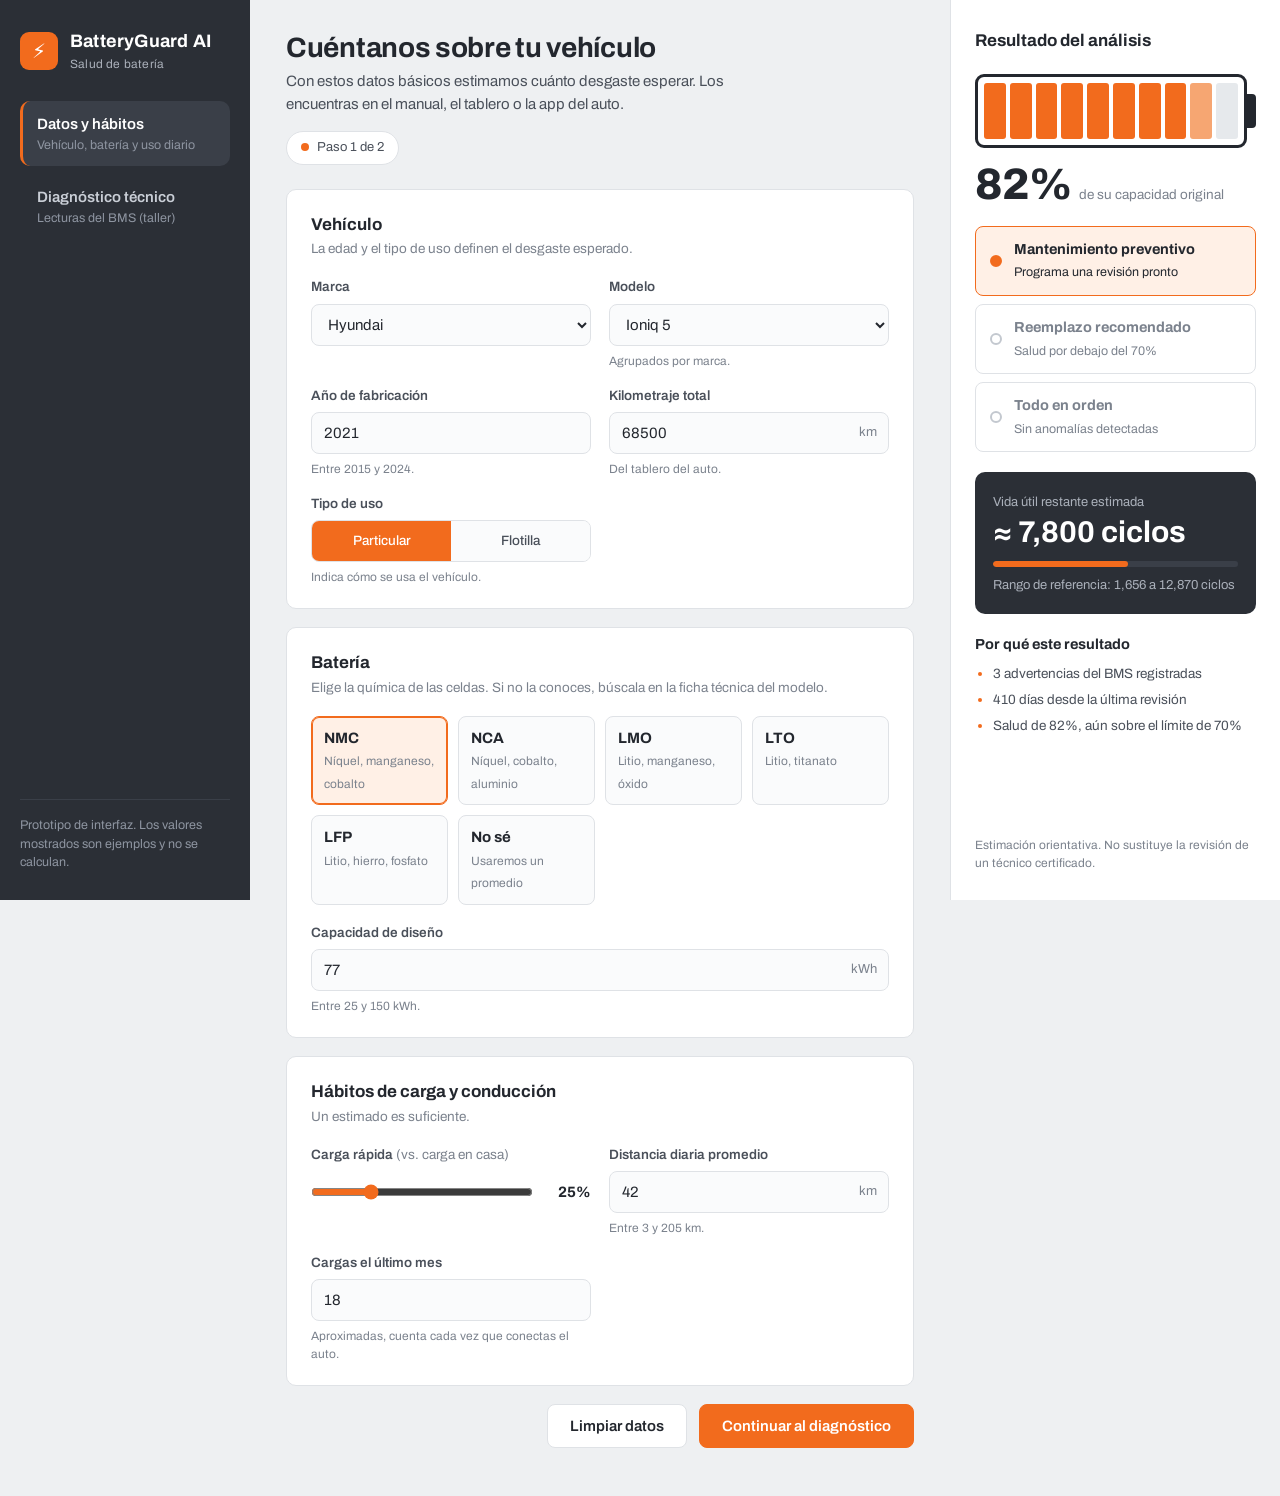
==== index.html @ d736b5c5 "dashboard renombrado" ====
<!DOCTYPE html>
<html lang="es">
<head>
<meta charset="UTF-8">
<meta name="viewport" content="width=device-width, initial-scale=1">
<title>BatteryGuard AI · Salud de batería</title>
<link rel="preconnect" href="https://fonts.googleapis.com">
<link rel="preconnect" href="https://fonts.gstatic.com" crossorigin>
<link href="https://fonts.googleapis.com/css2?family=Archivo:wght@400;500;600;700;800&display=swap" rel="stylesheet">
<link rel="stylesheet" href="Style/style.css">
</head>
<body>
 
<!-- Selectores de pantalla (cambian la vista solo con CSS) -->
<input type="radio" name="vista" id="v1" class="vh" checked>
<input type="radio" name="vista" id="v2" class="vh">
 
<div class="app">
 
  <!-- ===== Barra lateral ===== -->
  <aside class="side">
    <div class="brand"><div class="bolt">⚡</div><div>BatteryGuard AI<small>Salud de batería</small></div></div>
    <nav class="nav" aria-label="Pantallas">
      <label for="v1"><b>Datos y hábitos</b><span>Vehículo, batería y uso diario</span></label>
      <label for="v2"><b>Diagnóstico técnico</b><span>Lecturas del BMS (taller)</span></label>
    </nav>
    <p class="note">Prototipo de interfaz. Los valores mostrados son ejemplos y no se calculan.</p>
  </aside>
 
  <!-- ===== Contenido ===== -->
  <main class="main">
 
    <!-- PANTALLA 1 -->
    <section class="view" id="view1">
      <header class="top">
        <div>
          <h1>Cuéntanos sobre tu vehículo</h1>
          <p>Con estos datos básicos estimamos cuánto desgaste esperar. Los encuentras en el manual, el tablero o la app del auto.</p>
        </div>
        <span class="pill"><i></i>Paso 1 de 2</span>
      </header>
 
      <div class="card">
        <h2>Vehículo</h2>
        <p class="sub">La edad y el tipo de uso definen el desgaste esperado.</p>
        <div class="grid">
          <div class="f"><label for="marca">Marca</label>
            <select id="marca"><option>Ford</option><option>GM</option><option>Honda</option><option selected>Hyundai</option></select></div>
          <div class="f"><label for="modelo">Modelo</label>
            <select id="modelo">
              <optgroup label="Ford"><option>Mustang Mach-E</option><option>F-150 Lightning</option><option>E-Transit</option></optgroup>
              <optgroup label="GM"><option>Chevrolet Bolt</option><option>Equinox EV</option><option>Cadillac Lyriq</option></optgroup>
              <optgroup label="Honda"><option>Prologue</option><option>Honda e</option></optgroup>
              <optgroup label="Hyundai"><option selected>Ioniq 5</option><option>Ioniq 6</option><option>Kona Electric</option></optgroup>
            </select><small>Agrupados por marca.</small></div>
          <div class="f"><label for="anio">Año de fabricación</label><input id="anio" type="number" min="2015" max="2024" value="2021"><small>Entre 2015 y 2024.</small></div>
          <div class="f"><label for="odo">Kilometraje total</label>
            <div class="unit"><input id="odo" type="number" min="500" max="450000" value="68500"><span>km</span></div><small>Del tablero del auto.</small></div>
          <div class="f"><span class="l">Tipo de uso</span>
            <div class="seg"><label><input type="radio" name="uso" checked>Particular</label><label><input type="radio" name="uso">Flotilla</label></div>
            <small>Indica cómo se usa el vehículo.</small></div>
        </div>
      </div>
 
      <div class="card">
        <h2>Batería</h2>
        <p class="sub">Elige la química de las celdas. Si no la conoces, búscala en la ficha técnica del modelo.</p>
        <div class="chems" role="radiogroup" aria-label="Química de la batería">
          <label><input type="radio" name="quim" checked><b>NMC</b><small>Níquel, manganeso, cobalto</small></label>
          <label><input type="radio" name="quim"><b>NCA</b><small>Níquel, cobalto, aluminio</small></label>
          <label><input type="radio" name="quim"><b>LMO</b><small>Litio, manganeso, óxido</small></label>
          <label><input type="radio" name="quim"><b>LTO</b><small>Litio, titanato</small></label>
          <label><input type="radio" name="quim"><b>LFP</b><small>Litio, hierro, fosfato</small></label>
          <label><input type="radio" name="quim"><b>No sé</b><small>Usaremos un promedio</small></label>
        </div>
        <div class="grid" style="margin-top:18px">
          <div class="f"><label for="cap">Capacidad de diseño</label>
            <div class="unit"><input id="cap" type="number" min="25" max="150" value="77"><span>kWh</span></div><small>Entre 25 y 150 kWh.</small></div>
        </div>
      </div>
 
      <div class="card">
        <h2>Hábitos de carga y conducción</h2>
        <p class="sub">Un estimado es suficiente.</p>
        <div class="grid">
          <div class="f"><span class="l">Carga rápida <em>(vs. carga en casa)</em></span>
            <div class="range"><input type="range" min="0" max="100" value="25" aria-label="Porcentaje de carga rápida"><b>25%</b></div></div>
          <div class="f"><label for="dist">Distancia diaria promedio</label>
            <div class="unit"><input id="dist" type="number" min="3" max="205" value="42"><span>km</span></div><small>Entre 3 y 205 km.</small></div>
          <div class="f"><label for="ciclos">Cargas el último mes</label>
            <input id="ciclos" type="number" value="18"><small>Aproximadas, cuenta cada vez que conectas el auto.</small></div>
        </div>
      </div>
 
      <div class="actions">
        <button class="btn" type="button">Limpiar datos</button>
        <label class="btn pr" for="v2" style="display:grid;place-items:center;cursor:pointer">Continuar al diagnóstico</label>
      </div>
    </section>
 
    <!-- PANTALLA 2 -->
    <section class="view" id="view2">
      <header class="top">
        <div>
          <h1>Lecturas del BMS</h1>
          <p>Ingresa los valores que muestra el escáner OBD2 o el sistema de gestión de la batería durante la revisión.</p>
        </div>
        <span class="pill"><i></i>Paso 2 de 2</span>
      </header>
 
      <div class="meters" aria-label="Resumen de lecturas">
        <div class="meter"><span>Salud (SOH)</span><b>82<small>%</small></b><div class="bar or"><i style="width:82%"></i></div></div>
        <div class="meter"><span>Carga actual (SOC)</span><b>64<small>%</small></b><div class="bar"><i style="width:64%"></i></div></div>
        <div class="meter"><span>Voltaje del paquete</span><b>361<small>V</small></b><div class="bar"><i style="width:78%"></i></div></div>
        <div class="meter"><span>Temp. máxima</span><b>41<small>°C</small></b><div class="bar or"><i style="width:68%"></i></div></div>
      </div>
 
      <div class="card">
        <h2>Salud y rendimiento</h2>
        <p class="sub">Indicadores directos del estado de la batería.</p>
        <div class="grid">
          <div class="f"><label for="soh">Salud de la batería (SOH)</label><div class="unit"><input id="soh" type="number" min="40" max="100" value="82"><span>%</span></div><small>Menos de 70% indica riesgo alto.</small></div>
          <div class="f"><label for="soc">Estado de carga (SOC)</label><div class="unit"><input id="soc" type="number" value="64"><span>%</span></div></div>
          <div class="f"><label for="cyc">Ciclos registrados</label><input id="cyc" type="number" value="1120"></div>
        </div>
      </div>
 
      <div class="card">
        <h2>Mediciones eléctricas y térmicas</h2>
        <p class="sub">Lecturas instantáneas, tomadas con el auto en reposo.</p>
        <div class="grid">
          <div class="f"><label for="pv">Voltaje del paquete</label><div class="unit"><input id="pv" type="number" min="220" max="400" value="361"><span>V</span></div><small>Entre 220 y 400 V.</small></div>
          <div class="f"><label for="cv">Voltaje promedio por celda</label><div class="unit"><input id="cv" type="number" step="0.01" min="3" max="4.2" value="3.76"><span>V</span></div><small>Escríbelo en voltios, por ejemplo 3.76.</small></div>
          <div class="f"><label for="ir">Resistencia interna</label><div class="unit"><!-- Unidad pendiente: el dataset mezcla escalas en internal_resistance -->
            <input id="ir" type="number" value="406"><span>mΩ</span></div></div>
          <div class="f"><label for="ta">Temp. promedio de celdas</label><div class="unit"><input id="ta" type="number" value="33"><span>°C</span></div></div>
          <div class="f"><label for="tm">Temp. máxima de celdas</label><div class="unit"><input id="tm" type="number" value="41"><span>°C</span></div></div>
        </div>
      </div>
 
      <div class="card">
        <h2>Alertas y mantenimiento</h2>
        <p class="sub">Diferencias entre celdas y fallas registradas.</p>
        <div class="grid">
          <div class="f"><label for="vi">Desbalance de voltaje</label><div class="unit"><!-- Unidad pendiente: confirmar en el dataset (voltage_imbalance) -->
            <input id="vi" type="number" min="0" value="25"><span>mV</span></div><small>Diferencia entre la celda más alta y la más baja.</small></div>
          <div class="f"><label for="tv">Variación de temperatura</label><div class="unit"><input id="tv" type="number" value="6"><span>°C</span></div></div>
          <div class="f"><label for="wc">Advertencias del BMS</label><input id="wc" type="number" min="0" max="10" value="3"><small>Con 3 o más, el riesgo sube de forma notable.</small></div>
          <div class="f"><label for="ls">Último mantenimiento</label><div class="unit"><input id="ls" type="number" min="0" max="1500" value="410"><span>días</span></div></div>
        </div>
        <div class="flag" role="note">⚠ Hay 3 advertencias del BMS registradas. Conviene programar una revisión.</div>
      </div>
 
      <div class="actions">
        <label class="btn" for="v1" style="display:grid;place-items:center;cursor:pointer">Volver a datos</label>
        <button class="btn pr" type="button">Analizar batería</button>
      </div>
    </section>
  </main>
 
  <!-- ===== Resultado (ejemplo) ===== -->
  <aside class="res" aria-label="Resultado del análisis">
    <h2>Resultado del análisis</h2>
 
    <div>
      <div class="battery" aria-hidden="true">
        <div class="cells"><i class="on"></i><i class="on"></i><i class="on"></i><i class="on"></i><i class="on"></i><i class="on"></i><i class="on"></i><i class="on"></i><i class="warn"></i><i></i></div>
        <div class="tip"></div>
      </div>
      <div class="soh" style="margin-top:14px"><b>82%</b><span>de su capacidad original</span></div>
    </div>
 
    <div class="verdicts">
      <div class="vd act"><span class="dot"></span><div><b>Mantenimiento preventivo</b><small>Programa una revisión pronto</small></div></div>
      <div class="vd"><span class="dot"></span><div><b>Reemplazo recomendado</b><small>Salud por debajo del 70%</small></div></div>
      <div class="vd"><span class="dot"></span><div><b>Todo en orden</b><small>Sin anomalías detectadas</small></div></div>
    </div>
 
    <div class="life">
      <small>Vida útil restante estimada</small>
      <b>≈ 7,800 ciclos</b>
      <div class="bar"><i style="width:55%"></i></div>
      <small>Rango de referencia: 1,656 a 12,870 ciclos</small>
    </div>
 
    <div>
      <h2 style="font-size:14.5px;margin-bottom:8px">Por qué este resultado</h2>
      <ul class="why">
        <li>3 advertencias del BMS registradas</li>
        <li>410 días desde la última revisión</li>
        <li>Salud de 82%, aún sobre el límite de 70%</li>
      </ul>
    </div>
 
    <p class="fine">Estimación orientativa. No sustituye la revisión de un técnico certificado.</p>
  </aside>
 
</div>
</body>
</html>
---- Style/style.css ----
/* ===== Tokens ===== */
:root{
  --ink:#23272e; --ink-2:#4a505a; --ink-3:#7b828d;
  --line:#dfe2e6; --bg:#eef0f2; --card:#fff; --side:#2b2f36; --side-2:#3a3f48;
  --or:#f26b1d; --or-d:#c9520e; --or-l:#fff0e6; --ok:#4f8a5b; --bad:#b8423a;
  --f:'Archivo','Segoe UI',system-ui,sans-serif;
  --r:10px;
}
*{box-sizing:border-box;margin:0;padding:0}
body{font-family:var(--f);background:var(--bg);color:var(--ink);font-size:15px;line-height:1.5}
.vh{position:absolute;opacity:0;pointer-events:none}
button,input,select{font:inherit;color:inherit}
:focus-visible{outline:2px solid var(--or);outline-offset:2px}

/* ===== Layout ===== */
.app{display:grid;grid-template-columns:250px minmax(0,1fr) 330px;min-height:100vh}
.side{background:var(--side);color:#fff;padding:28px 20px;display:flex;flex-direction:column;gap:28px;position:sticky;top:0;height:100vh}
.brand{display:flex;align-items:center;gap:12px;font-weight:700;font-size:18px;letter-spacing:.2px}
.brand small{display:block;font-weight:400;font-size:12px;color:#aab0ba}
.bolt{width:38px;height:38px;border-radius:9px;background:var(--or);display:grid;place-items:center;font-size:20px}
.nav{display:flex;flex-direction:column;gap:8px}
.nav label{cursor:pointer;padding:12px 14px;border-radius:var(--r);color:#c9ced6;display:flex;flex-direction:column;border-left:3px solid transparent;transition:background .2s}
.nav label:hover{background:var(--side-2)}
.nav b{font-weight:600;font-size:15px;color:inherit}
.nav span{font-size:12.5px;color:#8e95a1}
#v1:checked ~ .app label[for=v1],#v2:checked ~ .app label[for=v2]{background:var(--side-2);color:#fff;border-left-color:var(--or)}
#v1:focus-visible ~ .app label[for=v1],#v2:focus-visible ~ .app label[for=v2]{outline:2px solid var(--or)}
.side .note{margin-top:auto;font-size:12.5px;color:#8e95a1;border-top:1px solid var(--side-2);padding-top:16px}

.main{padding:32px 36px 48px;min-width:0}
.top{display:flex;justify-content:space-between;align-items:flex-end;gap:16px;margin-bottom:24px;flex-wrap:wrap}
h1{font-size:28px;line-height:1.15;font-weight:700;letter-spacing:-.3px}
.top p{color:var(--ink-2);margin-top:6px;max-width:56ch}
.pill{background:var(--card);border:1px solid var(--line);border-radius:99px;padding:6px 14px;font-size:13px;color:var(--ink-2);white-space:nowrap}
.pill i{display:inline-block;width:8px;height:8px;border-radius:50%;background:var(--or);margin-right:8px}

.view{display:none}
#v1:checked ~ .app #view1,#v2:checked ~ .app #view2{display:block}

/* ===== Formularios ===== */
.card{background:var(--card);border:1px solid var(--line);border-radius:var(--r);padding:22px 24px;margin-bottom:18px}
.card h2{font-size:17px;font-weight:700;margin-bottom:2px}
.card .sub{color:var(--ink-3);font-size:13.5px;margin-bottom:18px}
.grid{display:grid;grid-template-columns:repeat(auto-fit,minmax(190px,1fr));gap:16px 18px}
.f{display:flex;flex-direction:column;gap:6px}
.f label,.f .l{font-size:13.5px;font-weight:600;color:var(--ink-2)}
.f em{font-style:normal;font-weight:400;color:var(--ink-3)}
.f input,.f select{height:42px;border:1px solid var(--line);border-radius:8px;padding:0 12px;background:#fafbfc;transition:border-color .2s,box-shadow .2s}
.f input:hover,.f select:hover{border-color:#c3c8cf}
.f input:focus,.f select:focus{outline:none;border-color:var(--or);box-shadow:0 0 0 3px var(--or-l);background:#fff}
.f small{font-size:12px;color:var(--ink-3)}
.unit{position:relative}
.unit input{width:100%;padding-right:48px}
.unit span{position:absolute;right:12px;top:11px;font-size:13px;color:var(--ink-3)}

.seg{display:flex;border:1px solid var(--line);border-radius:8px;overflow:hidden;height:42px}
.seg label{flex:1;display:grid;place-items:center;cursor:pointer;font-weight:500;background:#fafbfc;transition:background .2s}
.seg input{position:absolute;opacity:0}
.seg input:checked + span{color:#fff}
.seg label:has(input:checked){background:var(--or);color:#fff}
.seg label:has(input:focus-visible){outline:2px solid var(--ink);outline-offset:-3px}

.range{display:flex;align-items:center;gap:12px;height:42px}
.range input{flex:1;height:auto;padding:0;accent-color:var(--or);background:none;border:0}
.range b{min-width:46px;text-align:right;font-variant-numeric:tabular-nums}

.chems{display:grid;grid-template-columns:repeat(auto-fit,minmax(120px,1fr));gap:10px}
.chems label{border:1px solid var(--line);border-radius:8px;padding:10px 12px;cursor:pointer;background:#fafbfc;display:block}
.chems input{position:absolute;opacity:0}
.chems b{display:block;font-size:15px}
.chems small{color:var(--ink-3);font-size:12px}
.chems label:has(input:checked){border-color:var(--or);background:var(--or-l);box-shadow:inset 0 0 0 1px var(--or)}
.chems label:has(input:focus-visible){outline:2px solid var(--ink)}

.actions{display:flex;gap:12px;justify-content:flex-end;flex-wrap:wrap;margin-top:6px}
.btn{height:44px;padding:0 22px;border-radius:8px;border:1px solid var(--line);background:#fff;font-weight:600;cursor:pointer;transition:background .2s,transform .1s}
.btn:hover{background:#f5f6f7}.btn:active{transform:translateY(1px)}
.btn.pr{background:var(--or);border-color:var(--or);color:#fff}
.btn.pr:hover{background:var(--or-d)}

/* ===== Lecturas BMS ===== */
.meters{display:grid;grid-template-columns:repeat(auto-fit,minmax(150px,1fr));gap:14px;margin-bottom:18px}
.meter{background:var(--card);border:1px solid var(--line);border-radius:var(--r);padding:16px 18px}
.meter span{font-size:13px;color:var(--ink-3)}
.meter b{display:block;font-size:30px;font-weight:700;line-height:1.1;margin:4px 0 8px;font-variant-numeric:tabular-nums}
.meter b small{font-size:14px;font-weight:500;color:var(--ink-3);margin-left:2px}
.bar{height:6px;background:#e6e9ec;border-radius:9px;overflow:hidden}
.bar i{display:block;height:100%;background:var(--ink-2);border-radius:9px}
.bar.or i{background:var(--or)}
.flag{display:flex;gap:10px;align-items:flex-start;padding:12px 14px;border-radius:8px;background:var(--or-l);border:1px solid #f9c9a8;font-size:13.5px;margin-top:14px;color:#7a3208}

/* ===== Panel de resultado ===== */
.res{background:var(--card);border-left:1px solid var(--line);padding:28px 24px;position:sticky;top:0;height:100vh;overflow:auto;display:flex;flex-direction:column;gap:20px}
.res h2{font-size:17px}
.battery{display:flex;align-items:stretch;gap:0}
.cells{flex:1;display:grid;grid-template-columns:repeat(10,1fr);gap:4px;padding:6px;border:3px solid var(--ink);border-radius:9px;height:74px}
.cells i{background:#e6e9ec;border-radius:3px}
.cells i.on{background:var(--or)}
.cells i.warn{background:#f6a672}
.tip{width:9px;margin:20px 0;background:var(--ink);border-radius:0 4px 4px 0}
.soh{display:flex;align-items:baseline;gap:8px}
.soh b{font-size:44px;line-height:1;font-weight:800;letter-spacing:-1px}
.soh span{color:var(--ink-3);font-size:13.5px}
.verdicts{display:flex;flex-direction:column;gap:8px}
.vd{display:flex;gap:12px;padding:12px 14px;border-radius:8px;border:1px solid var(--line);color:var(--ink-3);align-items:center}
.vd .dot{width:12px;height:12px;border-radius:50%;border:2px solid #c3c8cf;flex:none}
.vd b{display:block;font-size:14.5px;color:inherit}
.vd small{font-size:12.5px}
.vd.act{border-color:var(--or);background:var(--or-l);color:var(--ink)}
.vd.act .dot{background:var(--or);border-color:var(--or)}
.life{background:var(--side);color:#fff;border-radius:var(--r);padding:18px}
.life small{color:#aab0ba;font-size:13px}
.life b{display:block;font-size:30px;line-height:1.15;margin:2px 0}
.life .bar{background:var(--side-2);margin:12px 0 6px}.life .bar i{background:var(--or)}
.why{padding-left:18px;color:var(--ink-2);font-size:13.5px;display:flex;flex-direction:column;gap:6px}
.why li::marker{color:var(--or)}
.res .fine{font-size:12px;color:var(--ink-3);margin-top:auto}

@media (max-width:1150px){
  .app{grid-template-columns:230px minmax(0,1fr)}
  .res{grid-column:1/-1;position:static;height:auto;border-left:0;border-top:1px solid var(--line)}
}
@media (max-width:760px){
  .app{grid-template-columns:1fr}
  .side{position:static;height:auto;padding:16px;gap:14px}
  .nav{flex-direction:row}.nav label{flex:1}.nav span,.side .note{display:none}
  .main{padding:22px 16px 32px}
  h1{font-size:23px}
}
@media (prefers-reduced-motion:reduce){*{transition:none!important}}
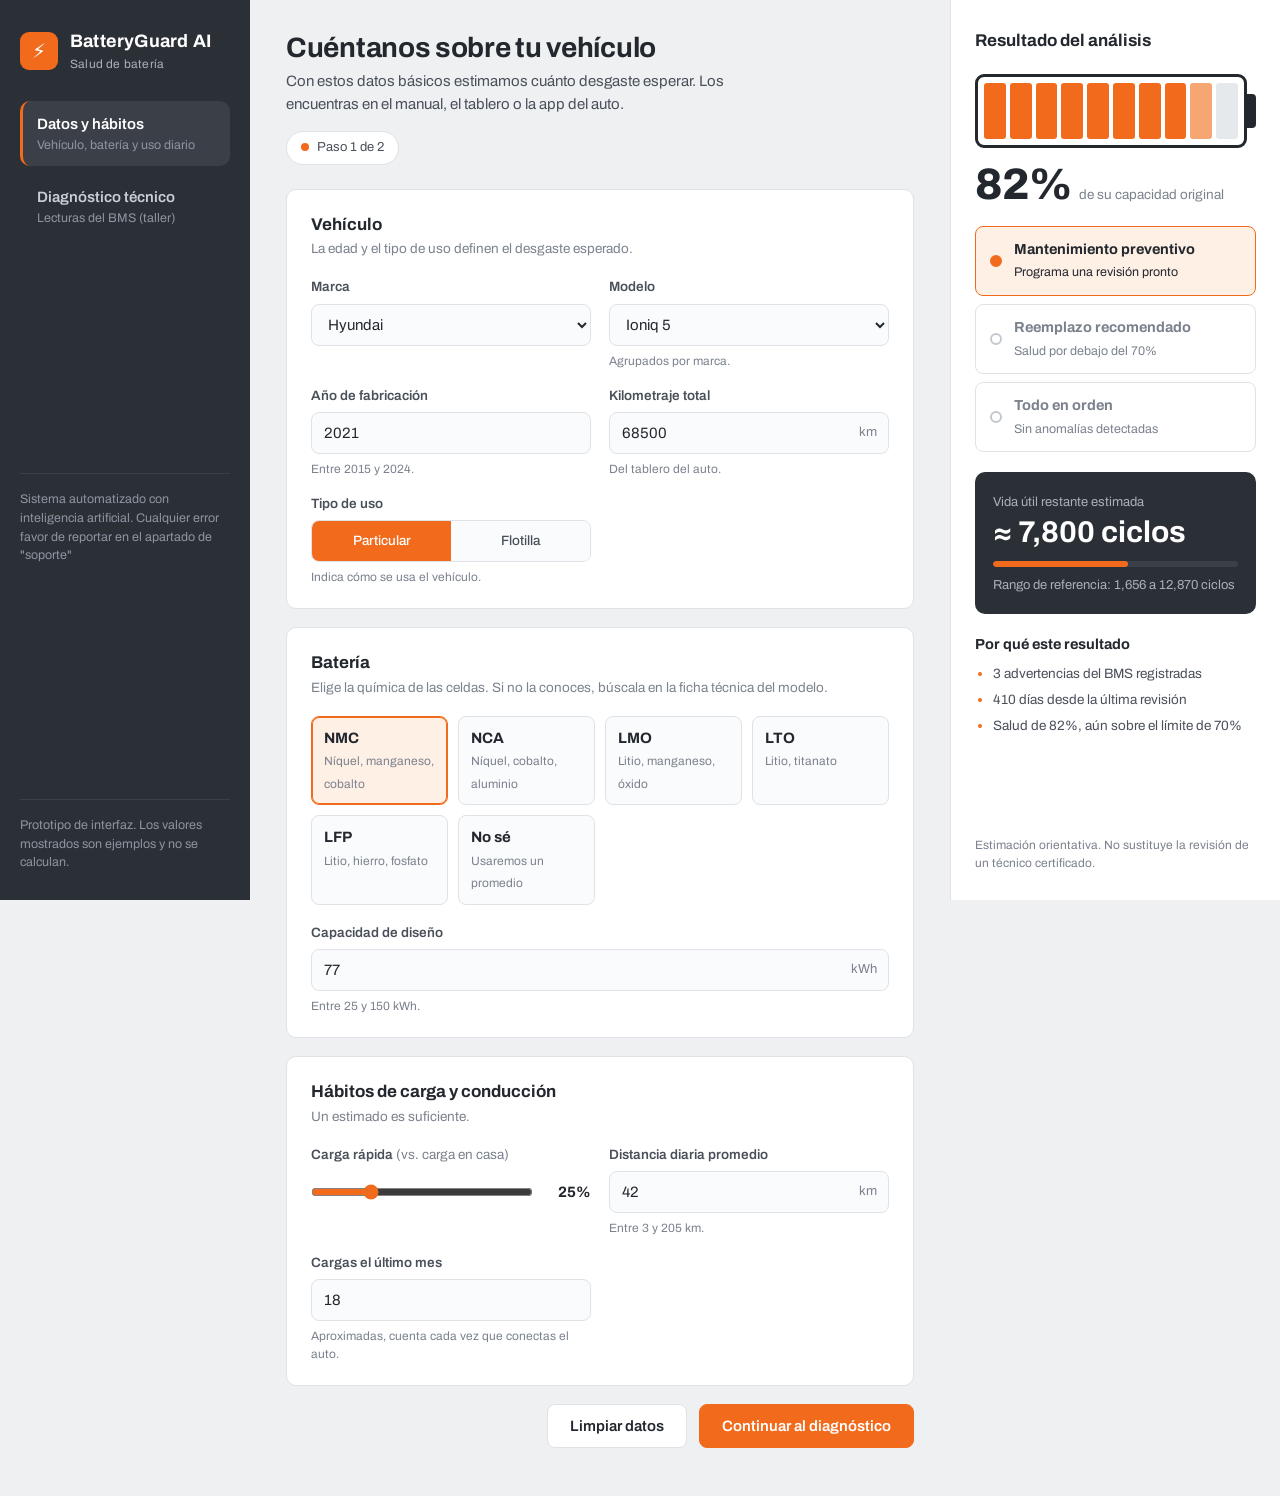
==== commit 641e70aa: "Advertencia de uso de IA" ====
--- a/index.html
+++ b/index.html
@@ -24,6 +24,7 @@
       <label for="v1"><b>Datos y hábitos</b><span>Vehículo, batería y uso diario</span></label>
       <label for="v2"><b>Diagnóstico técnico</b><span>Lecturas del BMS (taller)</span></label>
     </nav>
+    <p class="note">Sistema automatizado con inteligencia artificial. Cualquier error favor de reportar en el apartado de "soporte"</p>
     <p class="note">Prototipo de interfaz. Los valores mostrados son ejemplos y no se calculan.</p>
   </aside>
  
@@ -197,4 +198,4 @@
  
 </div>
 </body>
-</html>+</html>
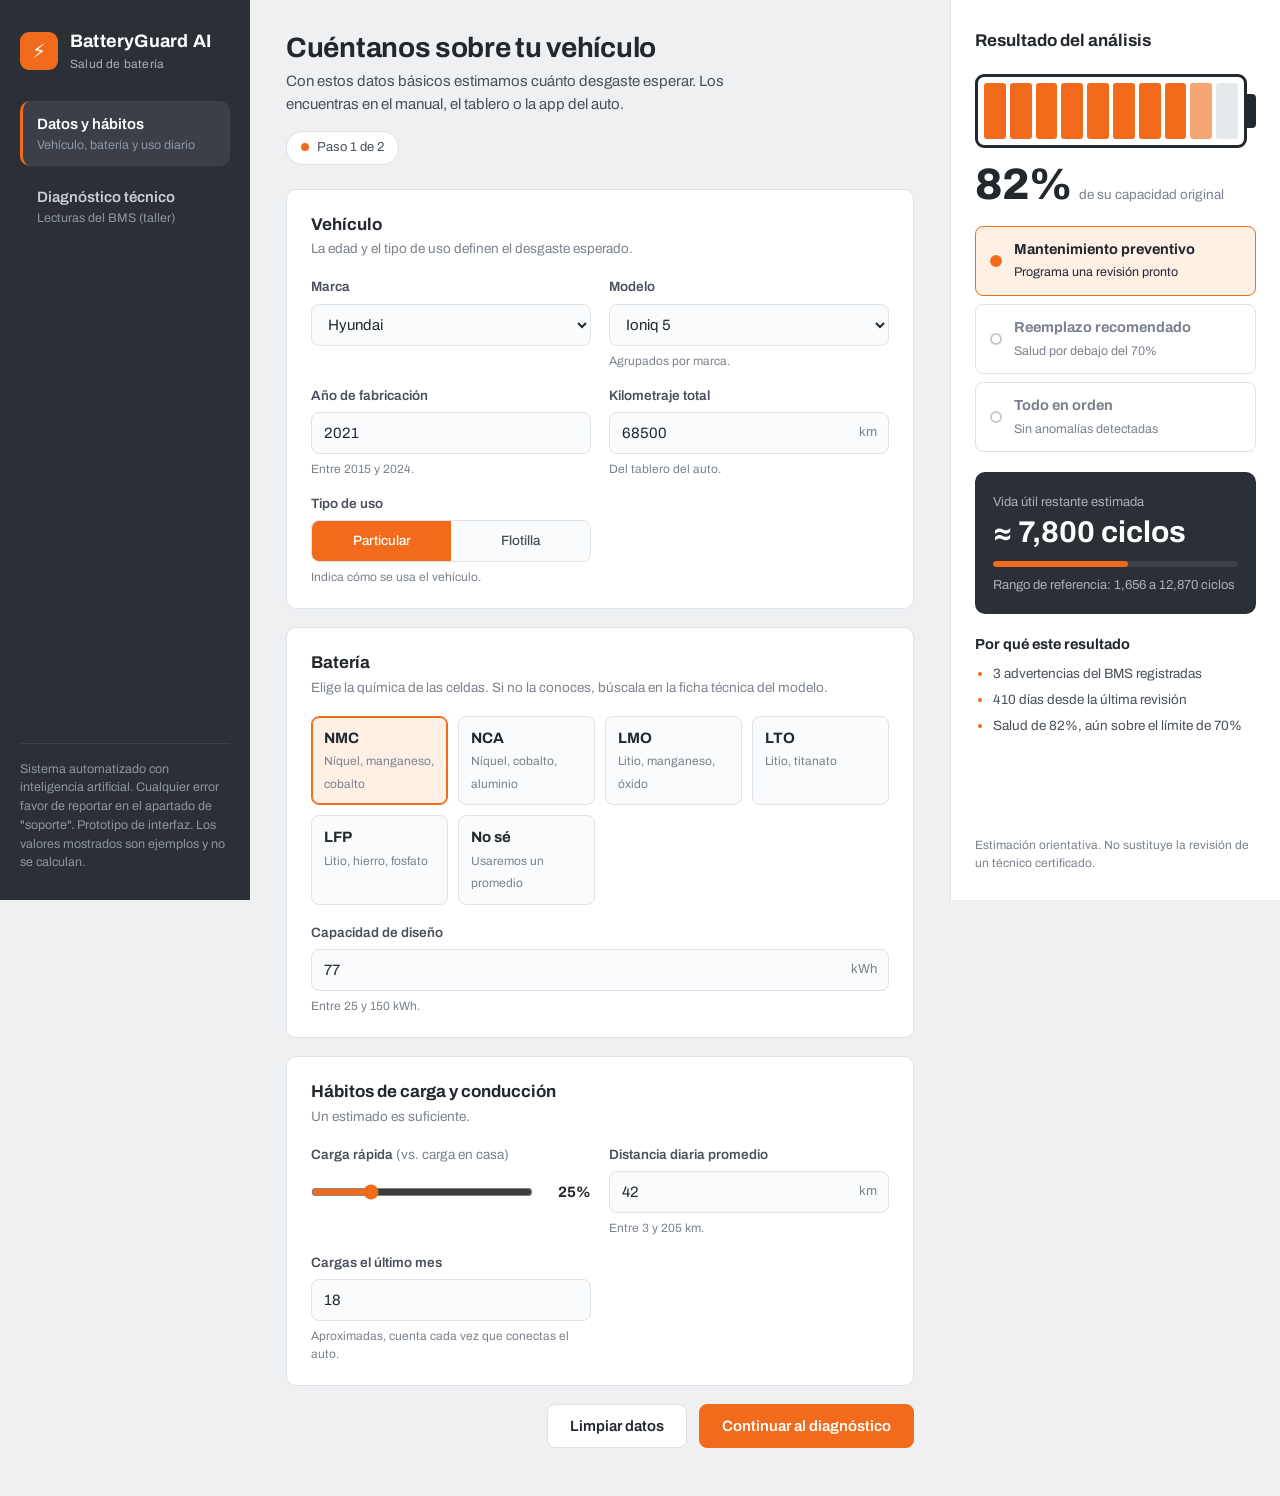
==== commit 0ea5a42c: "Cambio de advertencia de uso de IA" ====
--- a/index.html
+++ b/index.html
@@ -24,8 +24,7 @@
       <label for="v1"><b>Datos y hábitos</b><span>Vehículo, batería y uso diario</span></label>
       <label for="v2"><b>Diagnóstico técnico</b><span>Lecturas del BMS (taller)</span></label>
     </nav>
-    <p class="note">Sistema automatizado con inteligencia artificial. Cualquier error favor de reportar en el apartado de "soporte"</p>
-    <p class="note">Prototipo de interfaz. Los valores mostrados son ejemplos y no se calculan.</p>
+    <p class="note">Sistema automatizado con inteligencia artificial. Cualquier error favor de reportar en el apartado de "soporte". Prototipo de interfaz. Los valores mostrados son ejemplos y no se calculan.</p>
   </aside>
  
   <!-- ===== Contenido ===== -->
